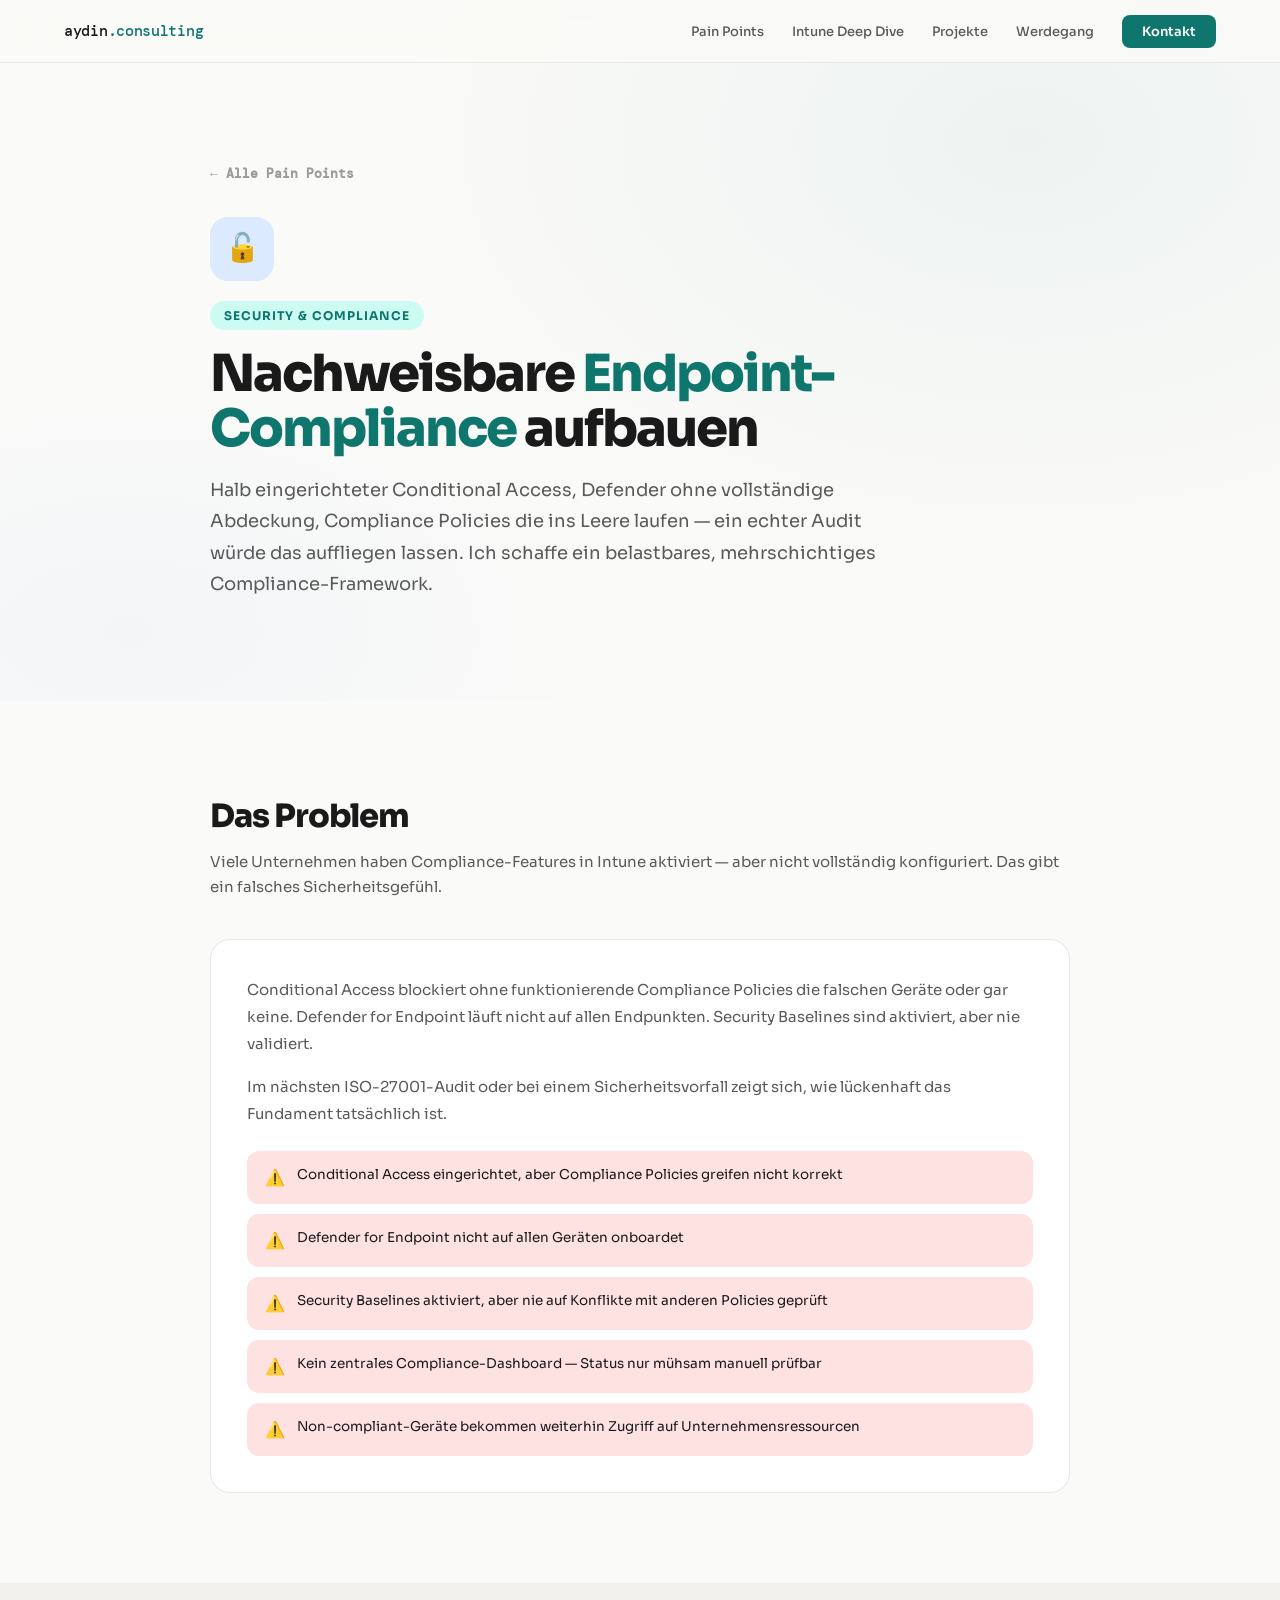
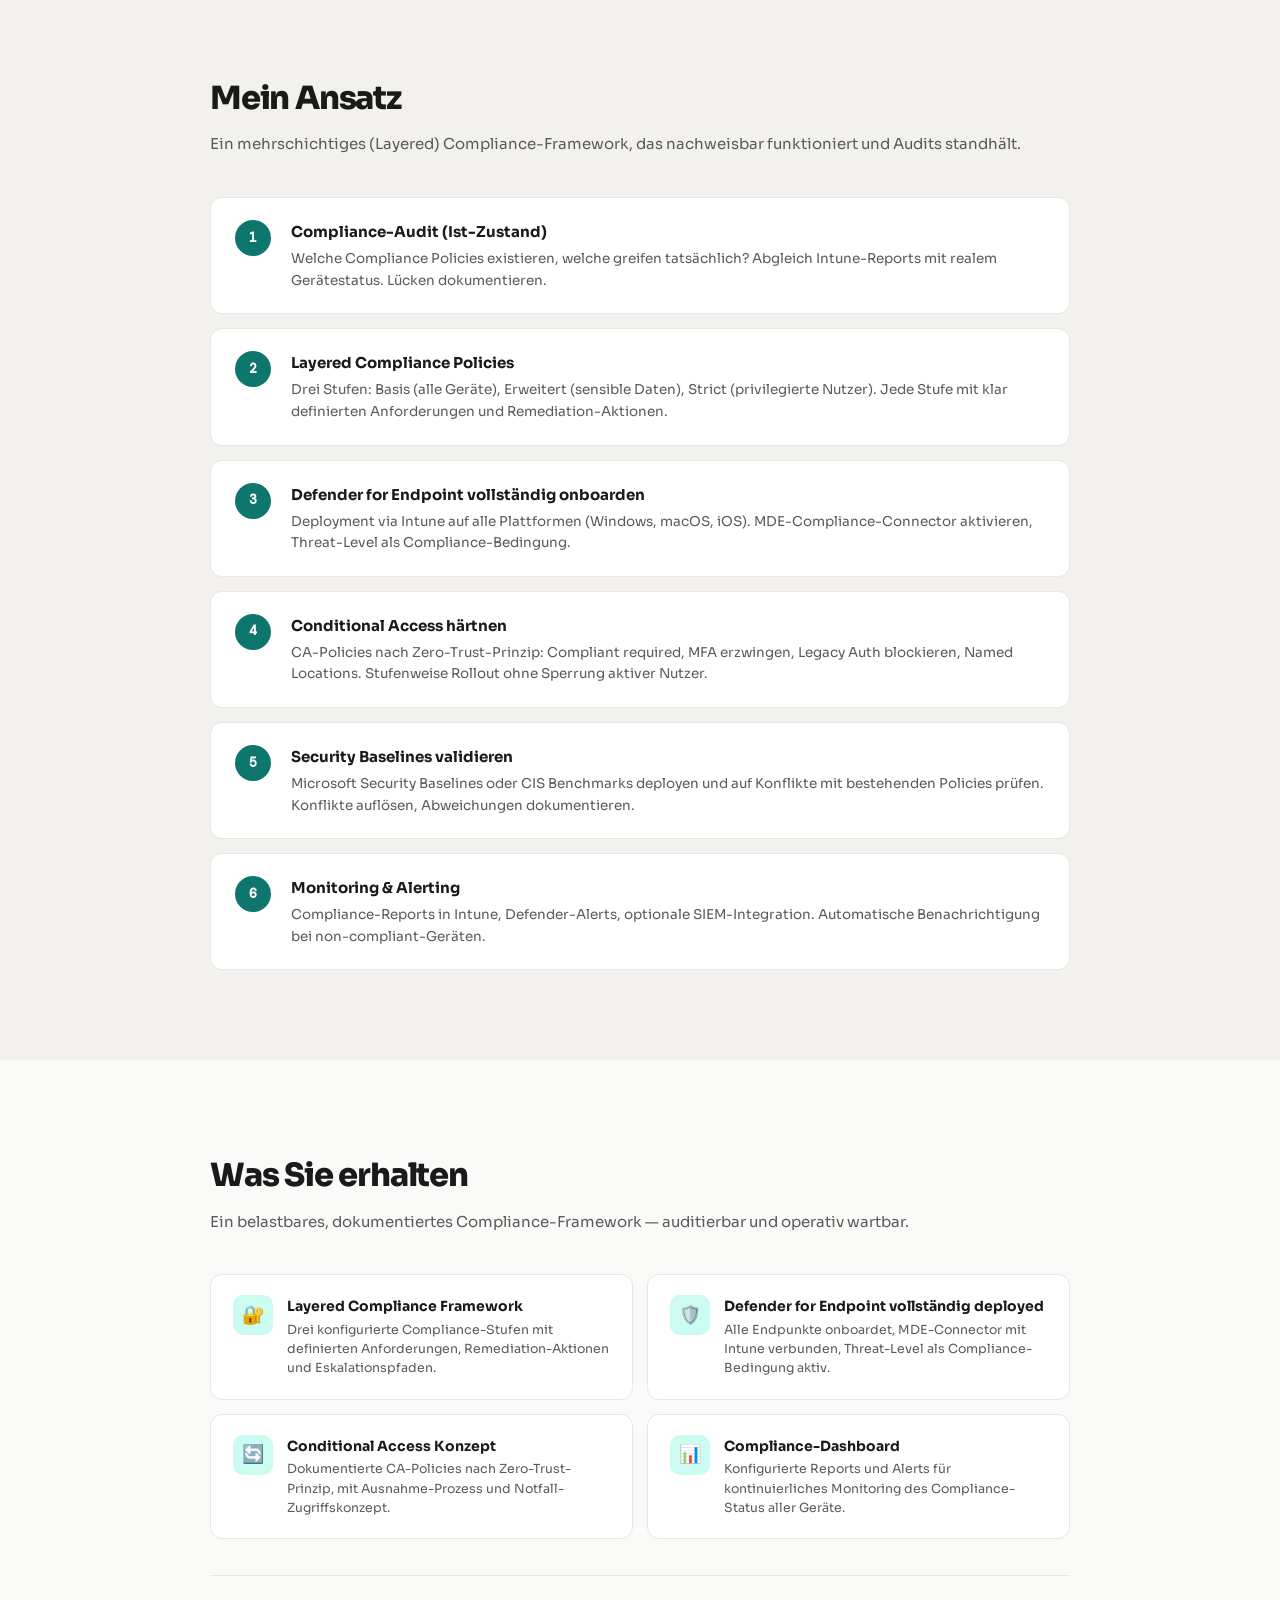
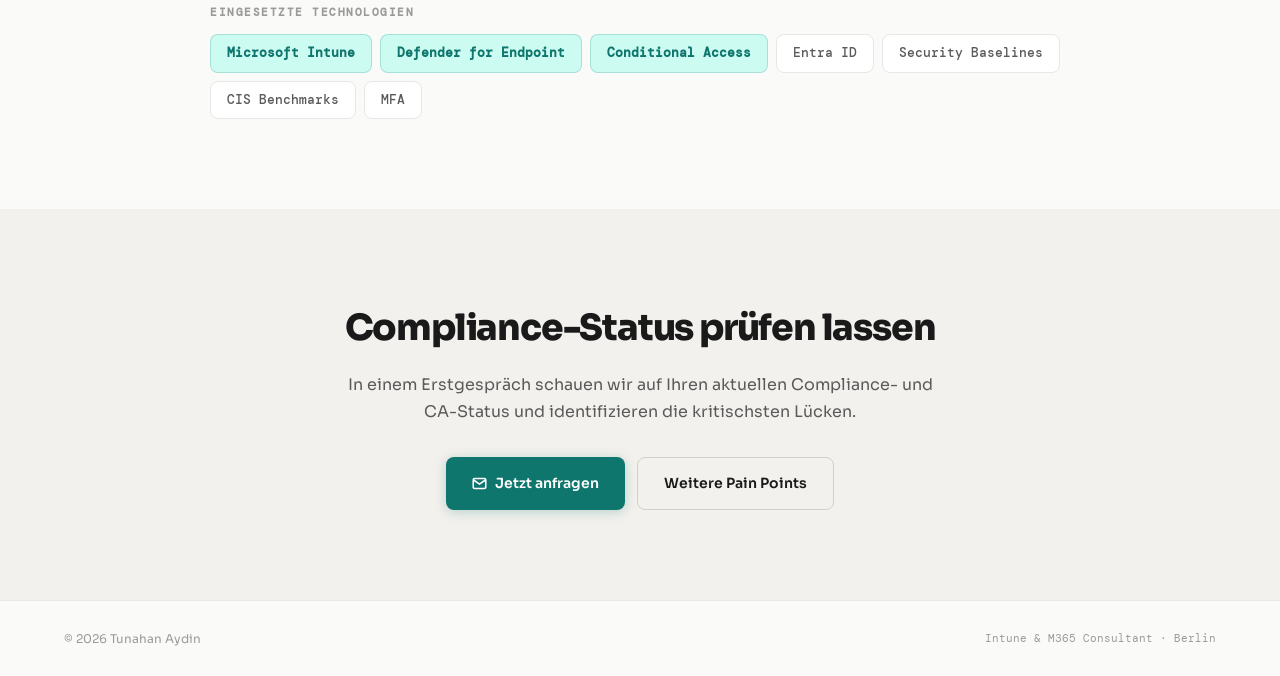
==== pain-compliance.html @ 99959b70 "neue seiten" ====
<!DOCTYPE html>
<html lang="de">
<head>
  <meta charset="UTF-8">
  <meta name="viewport" content="width=device-width, initial-scale=1.0">
  <title>Endpoint Compliance &amp; Security — aydin.consulting</title>
  <meta name="description" content="Layered Compliance Framework mit Defender for Endpoint, Conditional Access und Security Baselines. Tunahan Aydin, Intune Security Consultant Berlin.">
  <link rel="preconnect" href="https://fonts.googleapis.com">
  <link rel="preconnect" href="https://fonts.gstatic.com" crossorigin>
  <link href="https://fonts.googleapis.com/css2?family=Sora:wght@300;400;500;600;700;800&family=DM+Mono:wght@400;500&display=swap" rel="stylesheet">
  <link rel="stylesheet" href="styles.css">
</head>
<body>

<nav aria-label="Hauptnavigation">
  <div class="nl">aydin<span>.consulting</span></div>
  <ul class="nk" id="nav-menu" role="list">
    <li><a href="index.html#pain">Pain Points</a></li>
    <li><a href="index.html#intune">Intune Deep Dive</a></li>
    <li><a href="index.html#projects">Projekte</a></li>
    <li><a href="index.html#exp">Werdegang</a></li>
    <li><a href="index.html#contact" class="nc">Kontakt</a></li>
  </ul>
  <button class="nav-toggle" id="nav-toggle" aria-controls="nav-menu" aria-expanded="false" aria-label="Menü öffnen">
    <svg width="22" height="22" viewBox="0 0 24 24" fill="none" stroke="currentColor" stroke-width="2" stroke-linecap="round" aria-hidden="true"><line x1="3" y1="6" x2="21" y2="6"/><line x1="3" y1="12" x2="21" y2="12"/><line x1="3" y1="18" x2="21" y2="18"/></svg>
  </button>
</nav>

<main>
  <div class="detail-hero">
    <div class="detail-hero-bg" aria-hidden="true"></div>
    <div class="detail-hero-inner">
      <a href="index.html#pain" class="back-link">← Alle Pain Points</a>
      <div class="detail-icon-wrap" style="background:var(--blue-light)" aria-hidden="true">🔓</div>
      <div class="detail-badge">Security &amp; Compliance</div>
      <h1>Nachweisbare <span class="acc">Endpoint-Compliance</span> aufbauen</h1>
      <p class="lead">Halb eingerichteter Conditional Access, Defender ohne vollständige Abdeckung, Compliance Policies die ins Leere laufen — ein echter Audit würde das auffliegen lassen. Ich schaffe ein belastbares, mehrschichtiges Compliance-Framework.</p>
    </div>
  </div>

  <section class="detail-section">
    <div class="detail-section-inner">
      <h2>Das Problem</h2>
      <p class="section-intro">Viele Unternehmen haben Compliance-Features in Intune aktiviert — aber nicht vollständig konfiguriert. Das gibt ein falsches Sicherheitsgefühl.</p>
      <div class="problem-block">
        <p>Conditional Access blockiert ohne funktionierende Compliance Policies die falschen Geräte oder gar keine. Defender for Endpoint läuft nicht auf allen Endpunkten. Security Baselines sind aktiviert, aber nie validiert.</p>
        <p>Im nächsten ISO-27001-Audit oder bei einem Sicherheitsvorfall zeigt sich, wie lückenhaft das Fundament tatsächlich ist.</p>
        <div class="problem-symptoms">
          <div class="symptom"><span class="symptom-icon">⚠️</span>Conditional Access eingerichtet, aber Compliance Policies greifen nicht korrekt</div>
          <div class="symptom"><span class="symptom-icon">⚠️</span>Defender for Endpoint nicht auf allen Geräten onboardet</div>
          <div class="symptom"><span class="symptom-icon">⚠️</span>Security Baselines aktiviert, aber nie auf Konflikte mit anderen Policies geprüft</div>
          <div class="symptom"><span class="symptom-icon">⚠️</span>Kein zentrales Compliance-Dashboard — Status nur mühsam manuell prüfbar</div>
          <div class="symptom"><span class="symptom-icon">⚠️</span>Non-compliant-Geräte bekommen weiterhin Zugriff auf Unternehmensressourcen</div>
        </div>
      </div>
    </div>
  </section>

  <section class="detail-section alt">
    <div class="detail-section-inner">
      <h2>Mein Ansatz</h2>
      <p class="section-intro">Ein mehrschichtiges (Layered) Compliance-Framework, das nachweisbar funktioniert und Audits standhält.</p>
      <div class="steps-grid">
        <div class="step"><div class="step-num">1</div><div class="step-body"><h4>Compliance-Audit (Ist-Zustand)</h4><p>Welche Compliance Policies existieren, welche greifen tatsächlich? Abgleich Intune-Reports mit realem Gerätestatus. Lücken dokumentieren.</p></div></div>
        <div class="step"><div class="step-num">2</div><div class="step-body"><h4>Layered Compliance Policies</h4><p>Drei Stufen: Basis (alle Geräte), Erweitert (sensible Daten), Strict (privilegierte Nutzer). Jede Stufe mit klar definierten Anforderungen und Remediation-Aktionen.</p></div></div>
        <div class="step"><div class="step-num">3</div><div class="step-body"><h4>Defender for Endpoint vollständig onboarden</h4><p>Deployment via Intune auf alle Plattformen (Windows, macOS, iOS). MDE-Compliance-Connector aktivieren, Threat-Level als Compliance-Bedingung.</p></div></div>
        <div class="step"><div class="step-num">4</div><div class="step-body"><h4>Conditional Access härtnen</h4><p>CA-Policies nach Zero-Trust-Prinzip: Compliant required, MFA erzwingen, Legacy Auth blockieren, Named Locations. Stufenweise Rollout ohne Sperrung aktiver Nutzer.</p></div></div>
        <div class="step"><div class="step-num">5</div><div class="step-body"><h4>Security Baselines validieren</h4><p>Microsoft Security Baselines oder CIS Benchmarks deployen und auf Konflikte mit bestehenden Policies prüfen. Konflikte auflösen, Abweichungen dokumentieren.</p></div></div>
        <div class="step"><div class="step-num">6</div><div class="step-body"><h4>Monitoring &amp; Alerting</h4><p>Compliance-Reports in Intune, Defender-Alerts, optionale SIEM-Integration. Automatische Benachrichtigung bei non-compliant-Geräten.</p></div></div>
      </div>
    </div>
  </section>

  <section class="detail-section">
    <div class="detail-section-inner">
      <h2>Was Sie erhalten</h2>
      <p class="section-intro">Ein belastbares, dokumentiertes Compliance-Framework — auditierbar und operativ wartbar.</p>
      <div class="deliverables-grid">
        <div class="deliverable"><div class="deliverable-icon" aria-hidden="true">🔐</div><div><h4>Layered Compliance Framework</h4><p>Drei konfigurierte Compliance-Stufen mit definierten Anforderungen, Remediation-Aktionen und Eskalationspfaden.</p></div></div>
        <div class="deliverable"><div class="deliverable-icon" aria-hidden="true">🛡️</div><div><h4>Defender for Endpoint vollständig deployed</h4><p>Alle Endpunkte onboardet, MDE-Connector mit Intune verbunden, Threat-Level als Compliance-Bedingung aktiv.</p></div></div>
        <div class="deliverable"><div class="deliverable-icon" aria-hidden="true">🔄</div><div><h4>Conditional Access Konzept</h4><p>Dokumentierte CA-Policies nach Zero-Trust-Prinzip, mit Ausnahme-Prozess und Notfall-Zugriffskonzept.</p></div></div>
        <div class="deliverable"><div class="deliverable-icon" aria-hidden="true">📊</div><div><h4>Compliance-Dashboard</h4><p>Konfigurierte Reports und Alerts für kontinuierliches Monitoring des Compliance-Status aller Geräte.</p></div></div>
      </div>
      <div class="detail-tech">
        <div class="detail-tech-label">Eingesetzte Technologien</div>
        <div class="tg"><span class="tt c">Microsoft Intune</span><span class="tt c">Defender for Endpoint</span><span class="tt c">Conditional Access</span><span class="tt">Entra ID</span><span class="tt">Security Baselines</span><span class="tt">CIS Benchmarks</span><span class="tt">MFA</span></div>
      </div>
    </div>
  </section>

  <section class="detail-cta">
    <div class="detail-cta-inner">
      <h2>Compliance-Status prüfen lassen</h2>
      <p>In einem Erstgespräch schauen wir auf Ihren aktuellen Compliance- und CA-Status und identifizieren die kritischsten Lücken.</p>
      <div class="detail-cta-btns">
        <a href="mailto:t.aydin6195@gmail.com" class="btn bp">
          <svg width="15" height="15" viewBox="0 0 24 24" fill="none" stroke="currentColor" stroke-width="2.5" aria-hidden="true"><path d="M4 4h16c1.1 0 2 .9 2 2v12c0 1.1-.9 2-2 2H4c-1.1 0-2-.9-2-2V6c0-1.1.9-2 2-2z"/><polyline points="22,6 12,13 2,6"/></svg>
          Jetzt anfragen
        </a>
        <a href="index.html#pain" class="btn bo">Weitere Pain Points</a>
      </div>
    </div>
  </section>
</main>

<footer>
  <span>© 2026 Tunahan Aydin</span>
  <span style="font-family:var(--fm);font-size:11px">Intune &amp; M365 Consultant · Berlin</span>
</footer>
<script src="main.js" defer></script>
</body>
</html>
---- styles.css ----
/* =================================================
   TAYDIN CONSULTING — Main Stylesheet
   ================================================= */

/* ─── 1. Custom Properties ───────────────────────── */
:root {
  --bg:           #FAFAF8;
  --bg-alt:       #F2F1ED;
  --bg-card:      #FFF;
  --text:         #1A1A1A;
  --text-2:       #5A5A5A;
  --text-3:       #9A9A9A;
  --accent:       #0F766E;
  --accent-light: #CCFBF1;
  --accent-dark:  #0D5E58;
  --blue:         #2563EB;
  --blue-light:   #DBEAFE;
  --orange:       #EA580C;
  --orange-light: #FFF7ED;
  --green:        #059669;
  --green-light:  #D1FAE5;
  --red:          #DC2626;
  --red-light:    #FEE2E2;
  --border:       #E8E7E3;
  --border-h:     #D1D0CC;
  --sh-md:        0 4px 16px rgba(0,0,0,.06);
  --sh-lg:        0 12px 40px rgba(0,0,0,.08);
  --r:            20px;
  --rs:           12px;
  --rx:           8px;
  --f:            'Sora', sans-serif;
  --fm:           'DM Mono', monospace;
}

/* ─── 2. Reset & Base ────────────────────────────── */
*, *::before, *::after {
  margin: 0;
  padding: 0;
  box-sizing: border-box;
}

html { scroll-behavior: smooth; }

body {
  font-family: var(--f);
  background: var(--bg);
  color: var(--text);
  line-height: 1.6;
  overflow-x: hidden;
  -webkit-font-smoothing: antialiased;
}

::selection {
  background: var(--accent-light);
  color: var(--accent-dark);
}

/* ─── 3. Navigation ──────────────────────────────── */
nav {
  position: fixed;
  top: 0; left: 0; right: 0;
  z-index: 100;
  padding: 16px 48px;
  display: flex;
  justify-content: space-between;
  align-items: center;
  backdrop-filter: blur(24px) saturate(1.4);
  background: rgba(250,250,248,.88);
  border-bottom: 1px solid var(--border);
  transition: padding .3s;
}

nav.scrolled { padding-top: 10px; padding-bottom: 10px; }

.nl {
  font-family: var(--fm);
  font-size: 15px;
  font-weight: 500;
  letter-spacing: -.3px;
}
.nl span { color: var(--accent); }

.nk {
  display: flex;
  gap: 28px;
  list-style: none;
  align-items: center;
}
.nk a {
  color: var(--text-2);
  text-decoration: none;
  font-size: 13px;
  font-weight: 500;
  transition: color .2s;
}
.nk a:hover { color: var(--text); }

.nc {
  background: var(--accent) !important;
  color: #fff !important;
  padding: 8px 20px !important;
  border-radius: var(--rx) !important;
  font-weight: 600 !important;
  transition: all .2s !important;
}
.nc:hover {
  background: var(--accent-dark) !important;
  transform: translateY(-1px);
}

/* Hamburger — hidden on desktop */
.nav-toggle {
  display: none;
  background: none;
  border: none;
  cursor: pointer;
  padding: 4px;
  color: var(--text);
  line-height: 0;
}

/* ─── 4. Hero ────────────────────────────────────── */
.hero {
  min-height: 100vh;
  display: flex;
  align-items: center;
  padding: 140px 48px 100px;
  position: relative;
  overflow: hidden;
}

.hero-bg {
  position: absolute; inset: 0;
  pointer-events: none;
  background:
    radial-gradient(ellipse 60% 50% at 75% 15%, rgba(15,118,110,.05), transparent),
    radial-gradient(ellipse 40% 40% at 15% 85%, rgba(37,99,235,.03), transparent);
}

.hero-dots {
  position: absolute; inset: 0;
  pointer-events: none;
  background-image: radial-gradient(circle, rgba(0,0,0,.035) 1px, transparent 1px);
  background-size: 28px 28px;
  mask-image: radial-gradient(ellipse 55% 50% at 50% 45%, black, transparent);
}

.hero-split {
  display: flex;
  align-items: center;
  gap: 48px;
  width: 100%;
  max-width: 1380px;
  margin: 0 auto;
  position: relative;
  z-index: 2;
}

.hc {
  flex: 1;
  min-width: 0;
  max-width: 620px;
}

.hero-visual {
  flex: 0 0 460px;
  display: flex;
  align-items: center;
  justify-content: center;
}
.hero-visual svg {
  width: 100%;
  height: auto;
  max-width: 500px;
}

.hbadge {
  display: inline-flex;
  align-items: center;
  gap: 8px;
  padding: 7px 16px;
  background: var(--green-light);
  border: 1px solid rgba(5,150,105,.15);
  border-radius: 100px;
  font-size: 13px;
  font-weight: 600;
  color: var(--green);
  margin-bottom: 28px;
  animation: fi .8s ease both;
}
.hbadge::before {
  content: '';
  width: 7px; height: 7px;
  border-radius: 50%;
  background: var(--green);
  box-shadow: 0 0 8px rgba(5,150,105,.5);
  animation: blink 2.5s ease infinite;
}

.hero h1 {
  font-size: clamp(38px, 4.8vw, 66px);
  font-weight: 800;
  line-height: 1.06;
  letter-spacing: -2.5px;
  margin-bottom: 24px;
  animation: fu .8s .1s ease both;
}
.hero h1 .acc { color: var(--accent); }

.hsub {
  font-size: 18px;
  color: var(--text-2);
  max-width: 580px;
  line-height: 1.75;
  margin-bottom: 36px;
  animation: fu .8s .2s ease both;
}

.ha {
  display: flex;
  gap: 12px;
  flex-wrap: wrap;
  animation: fu .8s .3s ease both;
}

.btn {
  display: inline-flex;
  align-items: center;
  gap: 8px;
  padding: 14px 26px;
  border-radius: var(--rx);
  font-size: 14px;
  font-weight: 600;
  text-decoration: none;
  transition: all .25s;
  cursor: pointer;
  border: none;
  font-family: var(--f);
}
.bp {
  background: var(--accent);
  color: #fff;
  box-shadow: 0 2px 12px rgba(15,118,110,.25);
}
.bp:hover {
  background: var(--accent-dark);
  transform: translateY(-2px);
  box-shadow: 0 6px 24px rgba(15,118,110,.3);
}
.bo {
  background: transparent;
  color: var(--text);
  border: 1.5px solid var(--border-h);
}
.bo:hover {
  border-color: var(--text);
  transform: translateY(-2px);
}

.hstats {
  display: flex;
  gap: 40px;
  margin-top: 56px;
  padding-top: 36px;
  border-top: 1px solid var(--border);
  animation: fu .8s .4s ease both;
}
.sn {
  font-size: 34px;
  font-weight: 800;
  letter-spacing: -1.5px;
  color: var(--accent);
}
.sl {
  font-size: 11px;
  color: var(--text-3);
  margin-top: 2px;
  text-transform: uppercase;
  letter-spacing: 1.2px;
  font-weight: 600;
}

/* ─── 5. Section Globals ─────────────────────────── */
section { padding: 100px 48px; }

.section-inner {
  max-width: 1380px;
  margin: 0 auto;
}

.slab {
  font-family: var(--fm);
  font-size: 12px;
  color: var(--accent);
  text-transform: uppercase;
  letter-spacing: 2.5px;
  font-weight: 500;
  margin-bottom: 10px;
}
.stit {
  font-size: clamp(28px, 3.5vw, 42px);
  font-weight: 800;
  letter-spacing: -1.5px;
  line-height: 1.1;
}
.ssub {
  font-size: 16px;
  color: var(--text-2);
  margin-top: 12px;
  max-width: 540px;
  line-height: 1.65;
}

/* ─── 6. Pain Points ─────────────────────────────── */
#pain { background: var(--bg-alt); }

.pain-grid {
  display: grid;
  grid-template-columns: repeat(2, 1fr);
  gap: 16px;
  margin-top: 48px;
}
.pain-card {
  background: var(--bg-card);
  border: 1px solid var(--border);
  border-radius: var(--r);
  padding: 32px;
  transition: all .35s;
  cursor: pointer;
  position: relative;
  overflow: hidden;
}
.pain-card:hover {
  transform: translateY(-4px);
  box-shadow: var(--sh-lg);
}
.pain-card::after {
  content: '';
  position: absolute;
  bottom: 0; left: 0; right: 0;
  height: 3px;
  background: var(--accent);
  transform: scaleX(0);
  transition: transform .35s;
  transform-origin: left;
}
.pain-card:hover::after { transform: scaleX(1); }

.pain-top {
  display: flex;
  align-items: flex-start;
  justify-content: space-between;
  margin-bottom: 14px;
}
.pain-icon {
  width: 44px; height: 44px;
  border-radius: 12px;
  display: flex;
  align-items: center;
  justify-content: center;
  font-size: 20px;
  flex-shrink: 0;
}
.pain-icon.r { background: var(--red-light); }
.pain-icon.o { background: var(--orange-light); }
.pain-icon.b { background: var(--blue-light); }
.pain-icon.g { background: var(--green-light); }

.pain-arrow {
  font-size: 20px;
  color: var(--accent);
  opacity: 0;
  transform: translateX(-8px);
  transition: all .3s;
}
.pain-card:hover .pain-arrow { opacity: 1; transform: translateX(0); }

.pain-label {
  font-size: 11px;
  font-family: var(--fm);
  color: var(--text-3);
  text-transform: uppercase;
  letter-spacing: 1px;
  margin-bottom: 6px;
}
.pain-card h3 { font-size: 17px; font-weight: 700; margin-bottom: 8px; }
.pain-card p  { font-size: 13.5px; color: var(--text-2); line-height: 1.65; }

.pain-solution {
  margin-top: 14px;
  padding-top: 14px;
  border-top: 1px solid var(--border);
  font-size: 13px;
  color: var(--accent);
  font-weight: 600;
  display: flex;
  align-items: center;
  gap: 6px;
}

/* ─── 7. Services ────────────────────────────────── */
.srv-grid {
  display: grid;
  grid-template-columns: repeat(3, 1fr);
  gap: 16px;
  margin-top: 48px;
}
.srv {
  background: var(--bg-card);
  border: 1px solid var(--border);
  border-radius: var(--r);
  padding: 28px;
  transition: all .35s;
}
.srv:hover { transform: translateY(-5px); box-shadow: var(--sh-lg); }
.srv-ic {
  width: 48px; height: 48px;
  border-radius: 12px;
  display: flex;
  align-items: center;
  justify-content: center;
  font-size: 22px;
  margin-bottom: 16px;
}
.srv h3 { font-size: 16px; font-weight: 700; margin-bottom: 6px; }
.srv p  { font-size: 13.5px; color: var(--text-2); line-height: 1.6; }

/* ─── 8. Intune Deep Dive ────────────────────────── */
#intune { background: var(--bg-alt); }

.intune-wrap {
  display: grid;
  grid-template-columns: 1fr 1fr;
  gap: 48px;
  margin-top: 48px;
}
.intune-list { display: flex; flex-direction: column; gap: 12px; }

.il-item {
  background: var(--bg-card);
  border: 1px solid var(--border);
  border-radius: var(--rs);
  padding: 20px 24px;
  transition: all .3s;
  cursor: pointer;
}
.il-item:hover { border-color: var(--accent); box-shadow: var(--sh-md); }
.il-item.active {
  border-color: var(--accent);
  background: linear-gradient(135deg, var(--bg-card), rgba(15,118,110,.02));
}
.il-head { display: flex; align-items: center; justify-content: space-between; }
.il-head h4 { font-size: 15px; font-weight: 700; }
.il-chevron { transition: transform .3s; color: var(--text-3); font-size: 14px; }
.il-item.active .il-chevron { transform: rotate(180deg); color: var(--accent); }

.il-body {
  max-height: 0;
  overflow: hidden;
  transition: max-height .4s ease, padding .3s;
  padding: 0;
}
.il-item.active .il-body { max-height: 300px; padding: 14px 0 0; }
.il-body p { font-size: 13.5px; color: var(--text-2); line-height: 1.65; }

.il-tags { display: flex; flex-wrap: wrap; gap: 5px; margin-top: 10px; }
.il-tags span {
  padding: 3px 8px;
  background: var(--accent-light);
  border-radius: 5px;
  font-size: 11px;
  font-family: var(--fm);
  color: var(--accent);
  font-weight: 500;
}

.intune-visual { display: flex; flex-direction: column; gap: 16px; }
.iv-card {
  background: var(--bg-card);
  border: 1px solid var(--border);
  border-radius: var(--rs);
  padding: 24px;
  text-align: center;
}
.iv-big {
  font-size: 42px;
  font-weight: 800;
  color: var(--accent);
  font-family: var(--fm);
  letter-spacing: -2px;
}
.iv-label {
  font-size: 12px;
  color: var(--text-3);
  text-transform: uppercase;
  letter-spacing: 1px;
  font-weight: 600;
  margin-top: 4px;
}
.iv-bar-wrap { margin-top: 16px; }
.iv-bar-label {
  display: flex;
  justify-content: space-between;
  font-size: 12px;
  color: var(--text-2);
  font-weight: 500;
  margin-bottom: 6px;
}
.iv-bar { height: 8px; background: var(--bg-alt); border-radius: 4px; overflow: hidden; }
.iv-fill { height: 100%; border-radius: 4px; transition: width 1.5s cubic-bezier(.22,1,.36,1); }
.iv-fill.teal   { background: var(--accent); }
.iv-fill.blue   { background: var(--blue); }
.iv-fill.orange { background: var(--orange); }

/* ─── 9. Projects ────────────────────────────────── */
.pj-grid {
  display: grid;
  grid-template-columns: repeat(2, 1fr);
  gap: 16px;
  margin-top: 48px;
}
.pj {
  background: var(--bg-card);
  border: 1px solid var(--border);
  border-radius: var(--r);
  padding: 32px;
  transition: all .35s;
  position: relative;
  overflow: hidden;
}
.pj:hover { transform: translateY(-4px); box-shadow: var(--sh-lg); }
.pj.feat {
  grid-column: 1 / -1;
  background: linear-gradient(135deg, var(--bg-card), rgba(15,118,110,.03));
  border: 1.5px solid rgba(15,118,110,.15);
}
.pj.feat:hover { border-color: rgba(15,118,110,.3); }

.pj-badge {
  display: inline-flex;
  align-items: center;
  gap: 6px;
  padding: 4px 12px;
  border-radius: 100px;
  font-size: 11px;
  font-weight: 700;
  text-transform: uppercase;
  letter-spacing: 1px;
  margin-bottom: 12px;
}
.pj-badge.act { background: var(--green-light); color: var(--green); }
.pj-badge.act::before {
  content: '';
  width: 6px; height: 6px;
  border-radius: 50%;
  background: var(--green);
  animation: blink 2.5s ease infinite;
}
.pj-badge.done { background: var(--bg-alt); color: var(--text-2); }
.pj-badge.mig  { background: var(--blue-light); color: var(--blue); }

.pj-ind {
  font-family: var(--fm);
  font-size: 11px;
  color: var(--text-3);
  text-transform: uppercase;
  letter-spacing: 1px;
  margin-bottom: 4px;
}
.pj h3 { font-size: 19px; font-weight: 700; margin-bottom: 10px; }
.pj p  { font-size: 13.5px; color: var(--text-2); line-height: 1.7; margin-bottom: 16px; }

.pj-tags { display: flex; flex-wrap: wrap; gap: 5px; }
.pj-tags span {
  padding: 4px 10px;
  background: var(--bg-alt);
  border-radius: 6px;
  font-size: 12px;
  font-family: var(--fm);
  color: var(--text-2);
}
.pj-metric {
  position: absolute;
  top: 28px; right: 32px;
  font-family: var(--fm);
  font-size: 36px;
  font-weight: 800;
  color: rgba(0,0,0,.04);
  letter-spacing: -2px;
}

/* ─── 10. Experience & Certs ─────────────────────── */
#exp { background: var(--bg-alt); }
.exp-g {
  display: grid;
  grid-template-columns: 1fr 1fr;
  gap: 48px;
  margin-top: 48px;
}

.tl { position: relative; padding-left: 32px; }
.tl::before {
  content: '';
  position: absolute;
  left: 0; top: 6px; bottom: 0;
  width: 2px;
  background: linear-gradient(to bottom, var(--accent), var(--border), transparent);
  border-radius: 2px;
}
.ti { margin-bottom: 36px; position: relative; }
.ti::before {
  content: '';
  position: absolute;
  left: -36px; top: 6px;
  width: 10px; height: 10px;
  border-radius: 50%;
  background: var(--accent);
  border: 2px solid var(--bg-alt);
  box-shadow: 0 0 0 3px rgba(15,118,110,.15);
}
.ti.p::before { background: var(--border-h); box-shadow: none; }

.td { font-family: var(--fm); font-size: 12px; color: var(--text-3); margin-bottom: 4px; }
.tr { font-size: 17px; font-weight: 700; margin-bottom: 2px; }
.tc { font-size: 14px; color: var(--accent); font-weight: 600; margin-bottom: 8px; }
.tx { font-size: 13px; color: var(--text-2); line-height: 1.65; }

.cp { display: flex; flex-direction: column; gap: 12px; }
a.cc {
  display: flex;
  align-items: center;
  gap: 16px;
  background: var(--bg-card);
  border: 1px solid var(--border);
  border-radius: var(--rs);
  padding: 18px 22px;
  text-decoration: none;
  color: inherit;
  transition: all .3s;
}
a.cc:hover { transform: translateX(6px); box-shadow: var(--sh-md); border-color: var(--accent); }
.ci {
  width: 44px; height: 44px;
  border-radius: 11px;
  background: var(--accent-light);
  display: flex;
  align-items: center;
  justify-content: center;
  font-size: 20px;
  flex-shrink: 0;
}
.cn h4 { font-size: 14px; font-weight: 700; line-height: 1.3; }
.cn .cm { font-family: var(--fm); font-size: 11px; color: var(--text-3); margin-top: 2px; }
.ca { margin-left: auto; color: var(--text-3); font-size: 18px; transition: all .3s; flex-shrink: 0; }
a.cc:hover .ca { color: var(--accent); transform: translateX(4px); }

/* Tech tags */
.tg { display: flex; flex-wrap: wrap; gap: 8px; }
.tt {
  padding: 8px 16px;
  background: var(--bg-card);
  border: 1px solid var(--border);
  border-radius: var(--rx);
  font-size: 13px;
  font-family: var(--fm);
  font-weight: 500;
  color: var(--text-2);
  transition: all .2s;
}
.tt:hover { border-color: var(--accent); color: var(--accent); background: var(--accent-light); }
.tt.c {
  border-color: rgba(15,118,110,.2);
  color: var(--accent);
  background: var(--accent-light);
  font-weight: 600;
}
.tcat { margin-bottom: 24px; }
.tcl {
  font-size: 12px;
  font-weight: 700;
  text-transform: uppercase;
  letter-spacing: 1.5px;
  color: var(--text-3);
  margin-bottom: 10px;
}

/* ─── 11. Contact ────────────────────────────────── */
#contact { background: var(--bg-alt); }
.cw { max-width: 700px; margin: 40px auto 0; text-align: center; }
.cw > p { font-size: 17px; color: var(--text-2); margin-bottom: 36px; line-height: 1.7; }
.ccs { display: flex; justify-content: center; gap: 12px; flex-wrap: wrap; }
.ccd {
  display: flex;
  align-items: center;
  gap: 10px;
  padding: 14px 24px;
  background: var(--bg-card);
  border: 1px solid var(--border);
  border-radius: var(--rs);
  color: var(--text);
  text-decoration: none;
  font-size: 14px;
  font-weight: 500;
  transition: all .25s;
}
.ccd:hover { transform: translateY(-3px); box-shadow: var(--sh-md); border-color: var(--accent); }
.ccd svg { flex-shrink: 0; }
.cmeta { margin-top: 40px; font-family: var(--fm); font-size: 13px; color: var(--text-3); }

/* ─── 12. Footer ─────────────────────────────────── */
footer {
  padding: 28px 48px;
  border-top: 1px solid var(--border);
  display: flex;
  justify-content: space-between;
  align-items: center;
  font-size: 12px;
  color: var(--text-3);
}

/* ─── 13. Animations ─────────────────────────────── */
@keyframes blink {
  0%, 100% { opacity: 1; }
  50%       { opacity: .3; }
}
@keyframes fi {
  from { opacity: 0; }
  to   { opacity: 1; }
}
@keyframes fu {
  from { opacity: 0; transform: translateY(28px); }
  to   { opacity: 1; transform: translateY(0); }
}

/* Scroll-triggered */
.a {
  opacity: 0;
  transform: translateY(28px);
  transition: all .65s cubic-bezier(.22,1,.36,1);
}
.a.s { opacity: 1; transform: translateY(0); }

/* ─── 14. Tablet (≤1024px) ───────────────────────── */
@media (max-width: 1024px) {
  nav { padding: 14px 24px; }
  .hero { padding: 120px 32px 80px; }
  .hero-visual { flex: 0 0 360px; }
  section { padding: 80px 32px; }
  .srv-grid { grid-template-columns: repeat(2, 1fr); }
  .intune-wrap, .exp-g { grid-template-columns: 1fr; }
  footer { padding: 24px 32px; }
}

/* ─── 15. Mobile (≤768px) ────────────────────────── */
@media (max-width: 768px) {
  nav { padding: 14px 20px; }

  .nk { display: none; }
  .nk.open {
    display: flex;
    flex-direction: column;
    position: fixed;
    top: 57px; left: 0; right: 0;
    background: rgba(250,250,248,.97);
    backdrop-filter: blur(24px);
    border-bottom: 1px solid var(--border);
    padding: 20px 24px;
    gap: 16px;
    z-index: 99;
  }
  .nav-toggle { display: flex; align-items: center; justify-content: center; }

  .hero { padding: 100px 20px 60px; min-height: auto; }
  .hero-split { flex-direction: column; gap: 32px; }
  .hero h1 { font-size: 34px; letter-spacing: -1.5px; }
  .hstats { flex-wrap: wrap; gap: 20px; }
  .ha { flex-direction: column; }
  .hero-visual { flex: none; width: 100%; max-width: 360px; margin: 0 auto; }

  section { padding: 60px 20px; }
  .pain-grid, .srv-grid, .pj-grid { grid-template-columns: 1fr; }
  .pj.feat { grid-column: auto; }
  .pj-metric { display: none; }
  .ccs { flex-direction: column; align-items: center; }
  footer { flex-direction: column; gap: 8px; padding: 20px; text-align: center; }
}

/* ─── 16. Small phones (≤480px) ─────────────────── */
@media (max-width: 480px) {
  .hero h1 { font-size: 28px; letter-spacing: -1px; }
  .hsub { font-size: 16px; }
  .stit { font-size: 26px; }
  .sn { font-size: 28px; }
  .pain-card, .pj { padding: 24px 20px; }
}

/* ─── 17. Large screens (≥1280px) ───────────────── */
@media (min-width: 1280px) {
  nav { padding: 18px 64px; }
  .hero { padding: 150px 64px 110px; }
  .hero-visual { flex: 0 0 500px; }
  section { padding: 110px 64px; }
  footer { padding: 28px 64px; }
}

/* ─── 18. Ultra-wide (≥1600px) ──────────────────── */
@media (min-width: 1600px) {
  nav { padding: 20px 80px; }
  .hero { padding: 160px 80px 120px; }
  section { padding: 120px 80px; }
  .hero-visual { flex: 0 0 560px; }
  footer { padding: 32px 80px; }
}

/* ─── 19. Detail Pages ───────────────────────────── */

/* Make pain cards fully clickable */
a.pain-card {
  text-decoration: none;
  color: inherit;
  display: block;
}
a.pain-card:visited { color: inherit; }

/* Detail hero */
.detail-hero {
  padding: 140px 48px 80px;
  position: relative;
  overflow: hidden;
  background: var(--bg);
}
.detail-hero-bg {
  position: absolute; inset: 0;
  pointer-events: none;
  background:
    radial-gradient(ellipse 50% 60% at 80% 20%, rgba(15,118,110,.05), transparent),
    radial-gradient(ellipse 40% 40% at 10% 90%, rgba(37,99,235,.03), transparent);
}
.detail-hero-inner {
  max-width: 860px;
  margin: 0 auto;
  position: relative;
  z-index: 2;
}
.back-link {
  display: inline-flex;
  align-items: center;
  gap: 6px;
  font-size: 13px;
  font-weight: 600;
  color: var(--text-3);
  text-decoration: none;
  font-family: var(--fm);
  margin-bottom: 32px;
  transition: color .2s;
}
.back-link:hover { color: var(--accent); }

.detail-icon-wrap {
  width: 64px; height: 64px;
  border-radius: 18px;
  display: flex; align-items: center; justify-content: center;
  font-size: 28px;
  margin-bottom: 20px;
}
.detail-badge {
  display: inline-flex;
  align-items: center;
  gap: 6px;
  padding: 5px 14px;
  border-radius: 100px;
  font-size: 12px;
  font-weight: 700;
  text-transform: uppercase;
  letter-spacing: 1px;
  background: var(--accent-light);
  color: var(--accent);
  margin-bottom: 16px;
}
.detail-hero h1 {
  font-size: clamp(30px, 4vw, 52px);
  font-weight: 800;
  letter-spacing: -2px;
  line-height: 1.08;
  margin-bottom: 18px;
}
.detail-hero h1 .acc { color: var(--accent); }
.detail-hero .lead {
  font-size: 18px;
  color: var(--text-2);
  line-height: 1.75;
  max-width: 680px;
}

/* Detail sections */
.detail-section {
  padding: 80px 48px;
}
.detail-section.alt { background: var(--bg-alt); }
.detail-section-inner {
  max-width: 860px;
  margin: 0 auto;
}
.detail-section h2 {
  font-size: clamp(22px, 3vw, 32px);
  font-weight: 800;
  letter-spacing: -1.2px;
  margin-bottom: 8px;
}
.detail-section .section-intro {
  font-size: 15px;
  color: var(--text-2);
  margin-bottom: 40px;
  line-height: 1.65;
}

/* Problem block */
.problem-block {
  background: var(--bg-card);
  border: 1px solid var(--border);
  border-radius: var(--r);
  padding: 36px;
}
.problem-block p {
  font-size: 15px;
  color: var(--text-2);
  line-height: 1.8;
  margin-bottom: 16px;
}
.problem-block p:last-child { margin-bottom: 0; }
.problem-symptoms {
  display: flex;
  flex-direction: column;
  gap: 10px;
  margin-top: 24px;
}
.symptom {
  display: flex;
  align-items: flex-start;
  gap: 12px;
  padding: 14px 18px;
  background: var(--red-light);
  border-radius: var(--rs);
  font-size: 13.5px;
  color: var(--text);
  line-height: 1.5;
}
.symptom-icon { font-size: 16px; flex-shrink: 0; margin-top: 1px; }

/* Steps grid */
.steps-grid {
  display: flex;
  flex-direction: column;
  gap: 14px;
}
.step {
  display: flex;
  align-items: flex-start;
  gap: 20px;
  background: var(--bg-card);
  border: 1px solid var(--border);
  border-radius: var(--rs);
  padding: 22px 24px;
  transition: all .3s;
}
.step:hover { border-color: var(--accent); box-shadow: var(--sh-md); transform: translateX(4px); }
.step-num {
  width: 36px; height: 36px;
  border-radius: 50%;
  background: var(--accent);
  color: #fff;
  font-family: var(--fm);
  font-size: 13px;
  font-weight: 700;
  display: flex; align-items: center; justify-content: center;
  flex-shrink: 0;
}
.step-body h4 { font-size: 15px; font-weight: 700; margin-bottom: 4px; }
.step-body p  { font-size: 13.5px; color: var(--text-2); line-height: 1.6; }

/* Deliverables */
.deliverables-grid {
  display: grid;
  grid-template-columns: repeat(2, 1fr);
  gap: 14px;
}
.deliverable {
  display: flex;
  align-items: flex-start;
  gap: 14px;
  background: var(--bg-card);
  border: 1px solid var(--border);
  border-radius: var(--rs);
  padding: 20px 22px;
}
.deliverable-icon {
  width: 40px; height: 40px;
  border-radius: 10px;
  background: var(--accent-light);
  display: flex; align-items: center; justify-content: center;
  font-size: 18px;
  flex-shrink: 0;
}
.deliverable h4 { font-size: 14px; font-weight: 700; margin-bottom: 3px; }
.deliverable p  { font-size: 12.5px; color: var(--text-2); line-height: 1.55; }

/* Tech stack row */
.detail-tech {
  margin-top: 36px;
  padding-top: 28px;
  border-top: 1px solid var(--border);
}
.detail-tech-label {
  font-family: var(--fm);
  font-size: 11px;
  text-transform: uppercase;
  letter-spacing: 1.5px;
  color: var(--text-3);
  font-weight: 700;
  margin-bottom: 12px;
}

/* Detail CTA */
.detail-cta {
  padding: 80px 48px;
  background: var(--bg-alt);
  text-align: center;
}
.detail-cta-inner { max-width: 600px; margin: 0 auto; }
.detail-cta h2 {
  font-size: clamp(24px, 3vw, 36px);
  font-weight: 800;
  letter-spacing: -1.2px;
  margin-bottom: 14px;
}
.detail-cta p {
  font-size: 16px;
  color: var(--text-2);
  line-height: 1.7;
  margin-bottom: 32px;
}
.detail-cta-btns { display: flex; justify-content: center; gap: 12px; flex-wrap: wrap; }

/* ── Detail page responsive ──────────────────────── */
@media (max-width: 768px) {
  .detail-hero { padding: 110px 20px 60px; }
  .detail-section { padding: 60px 20px; }
  .detail-cta { padding: 60px 20px; }
  .deliverables-grid { grid-template-columns: 1fr; }
  .detail-cta-btns { flex-direction: column; align-items: center; }
}
@media (min-width: 1280px) {
  .detail-hero { padding: 160px 64px 100px; }
  .detail-section { padding: 90px 64px; }
  .detail-cta { padding: 90px 64px; }
}
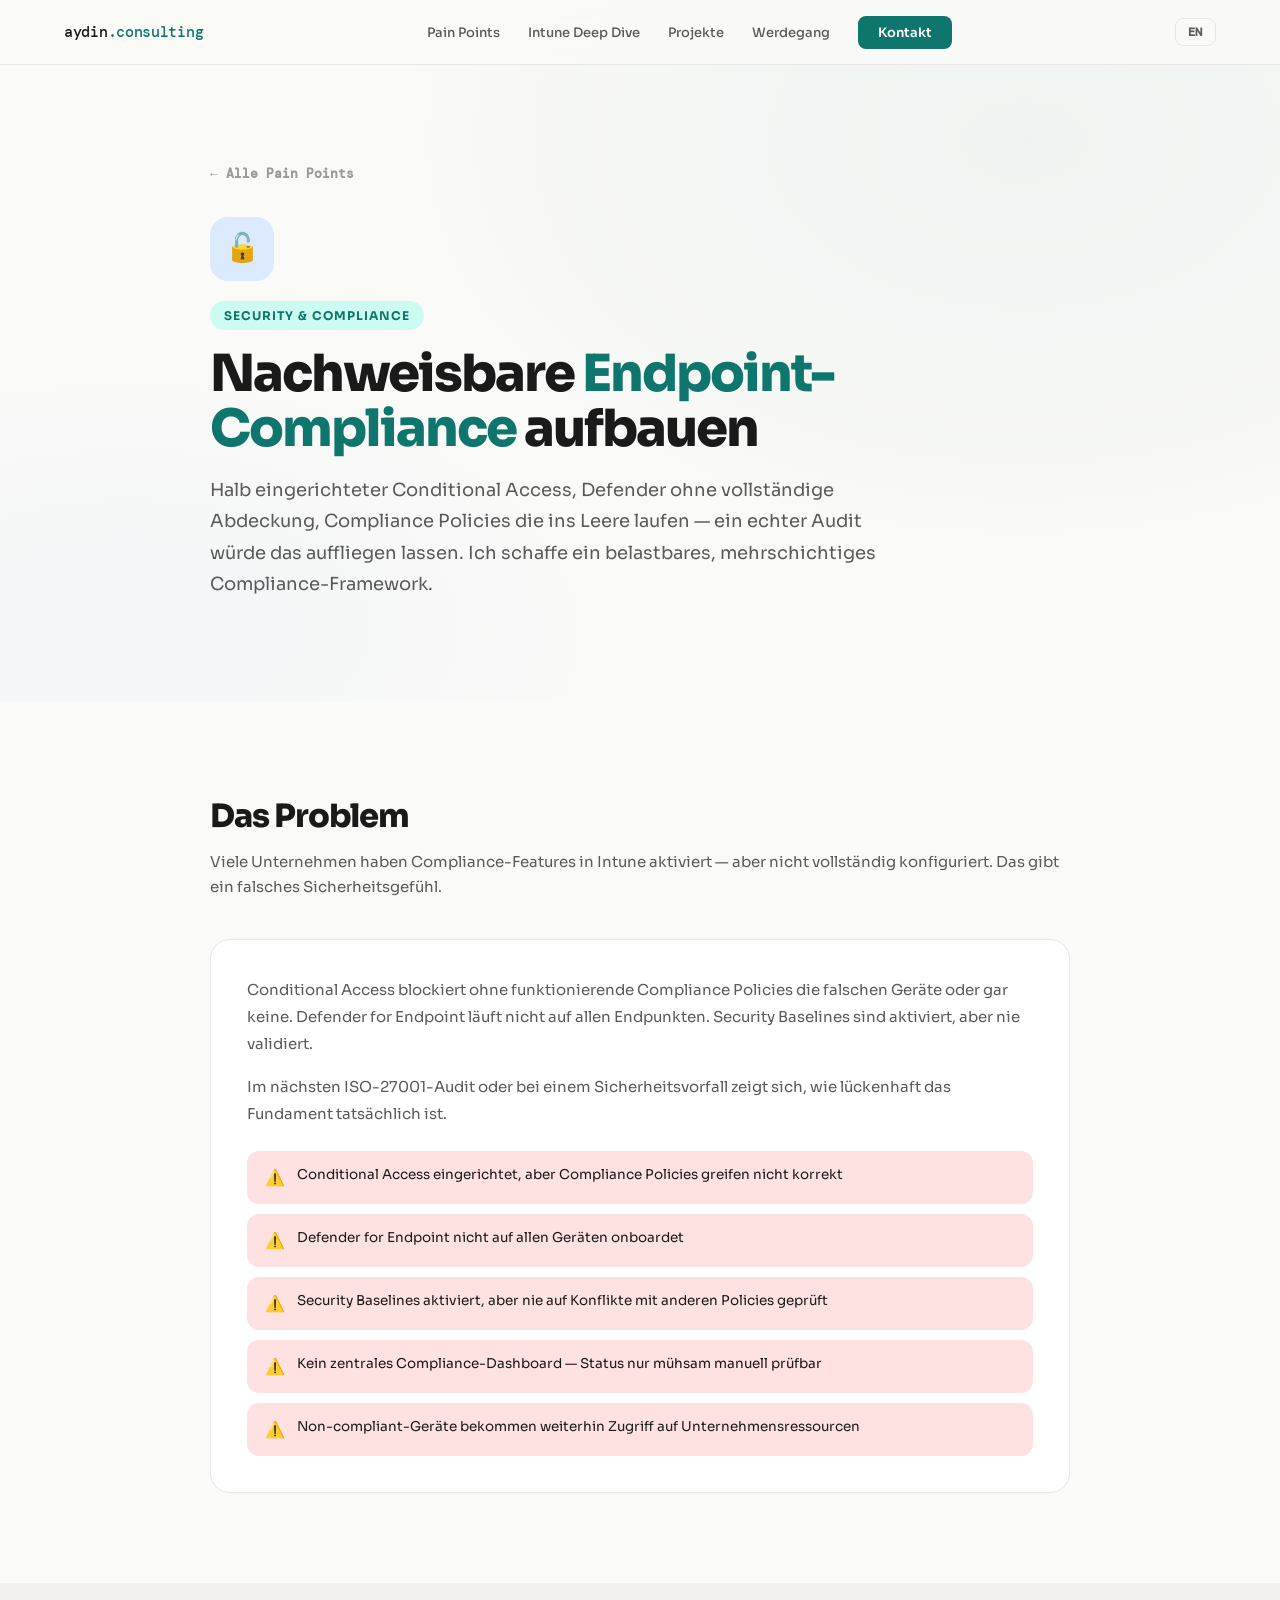
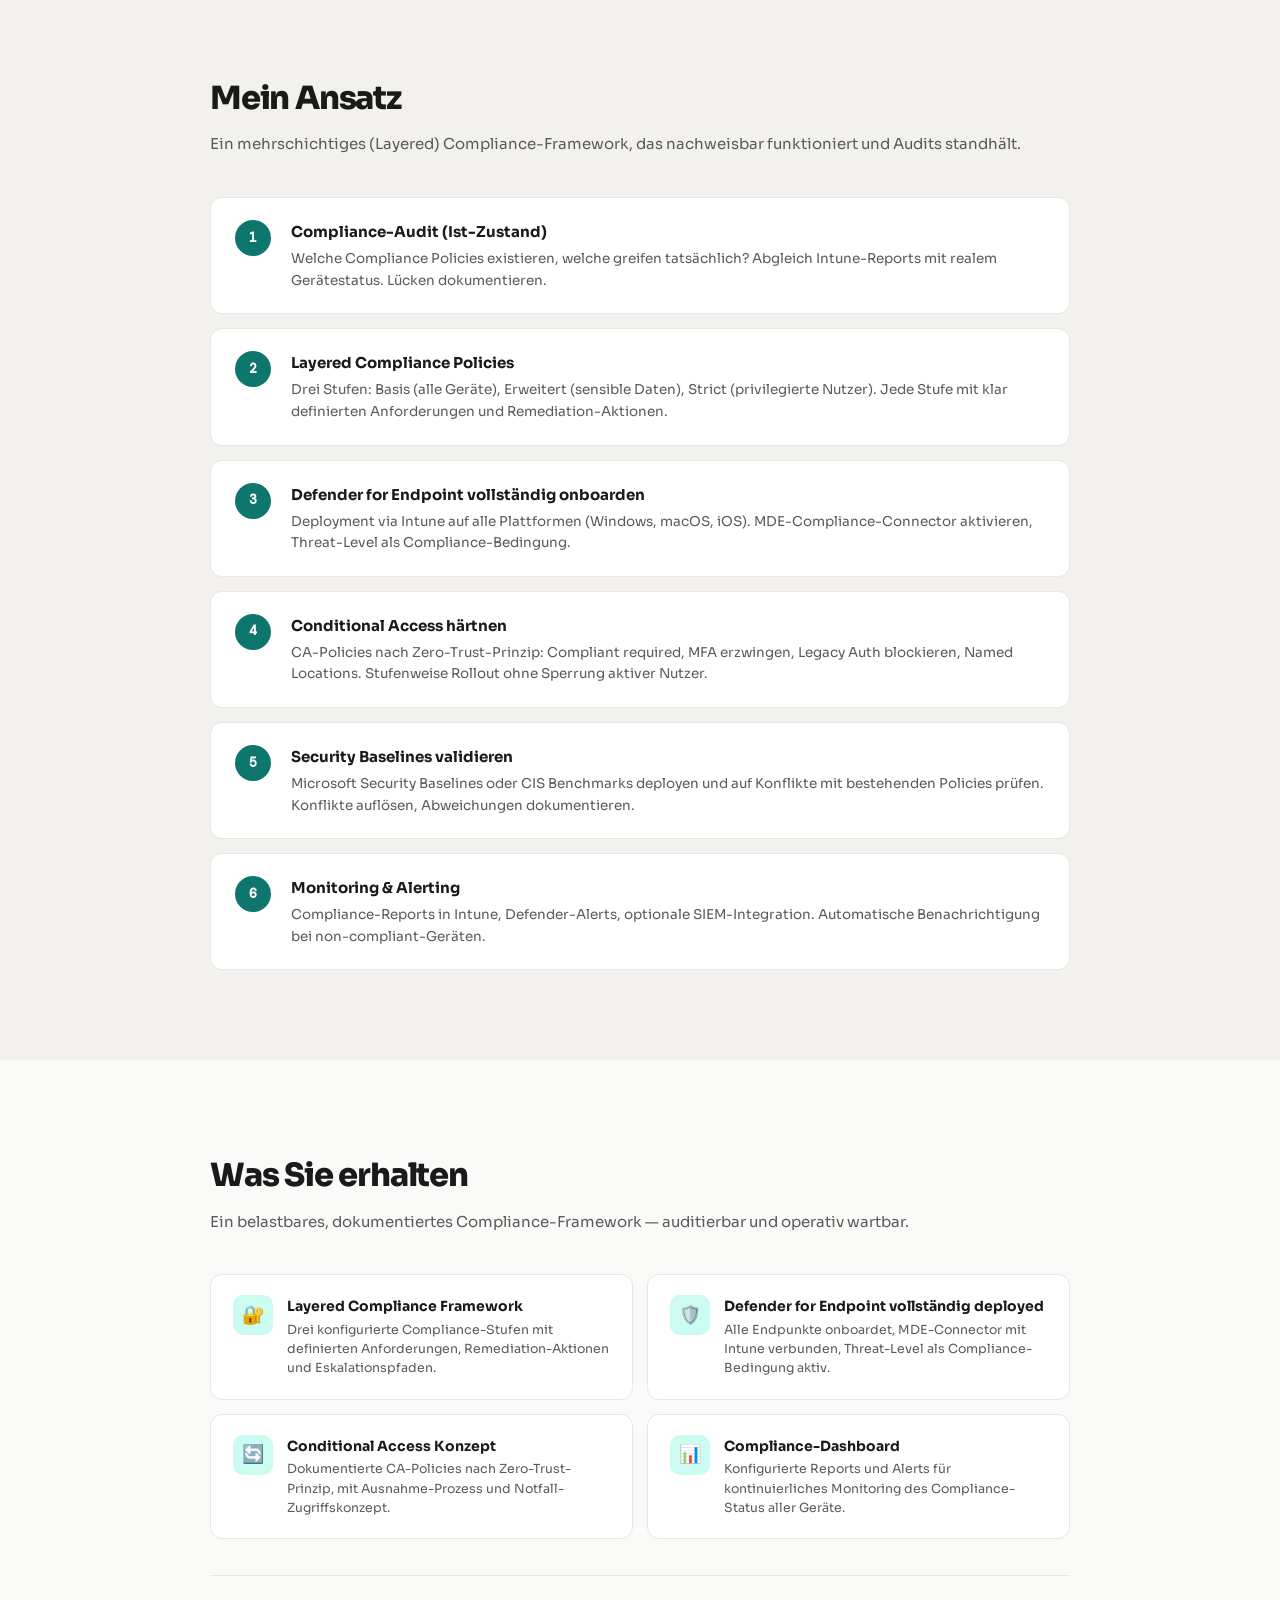
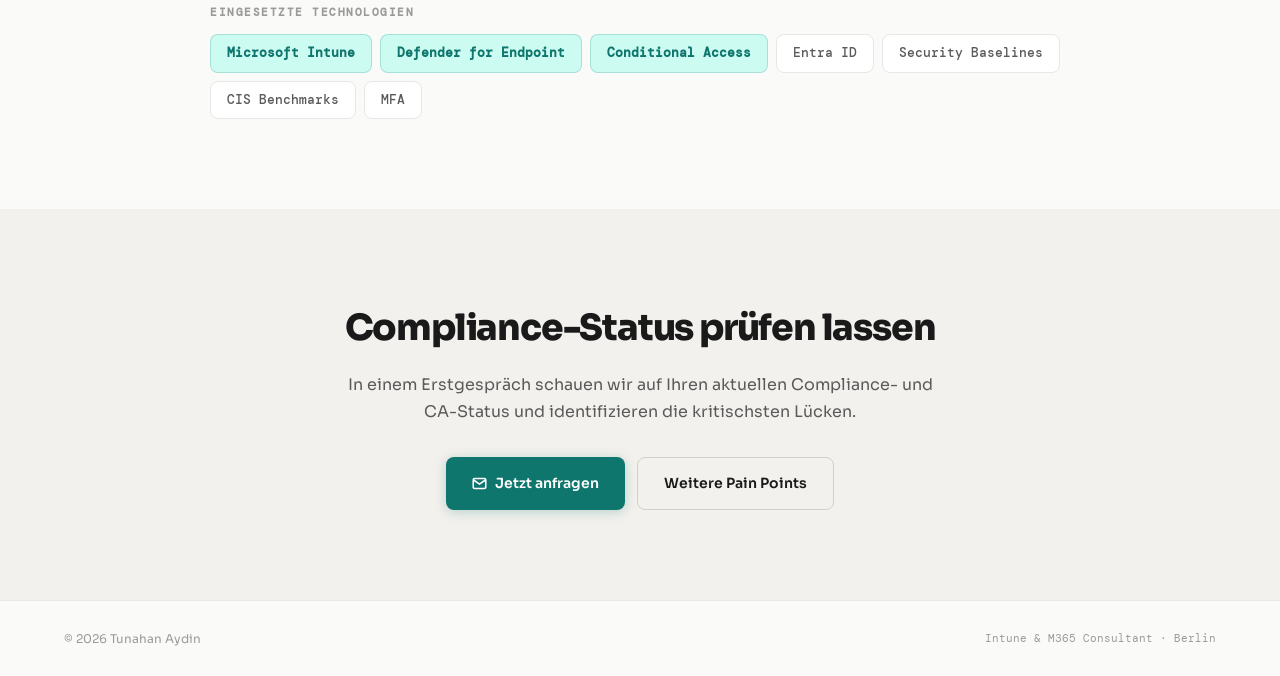
==== commit a96d7805: "version 2" ====
--- a/pain-compliance.html
+++ b/pain-compliance.html
@@ -5,6 +5,7 @@
   <meta name="viewport" content="width=device-width, initial-scale=1.0">
   <title>Endpoint Compliance &amp; Security — aydin.consulting</title>
   <meta name="description" content="Layered Compliance Framework mit Defender for Endpoint, Conditional Access und Security Baselines. Tunahan Aydin, Intune Security Consultant Berlin.">
+  <script>(function(){var l=localStorage.getItem('lang')||'de';document.documentElement.lang=l;document.documentElement.dataset.lang=l;})();</script>
   <link rel="preconnect" href="https://fonts.googleapis.com">
   <link rel="preconnect" href="https://fonts.gstatic.com" crossorigin>
   <link href="https://fonts.googleapis.com/css2?family=Sora:wght@300;400;500;600;700;800&family=DM+Mono:wght@400;500&display=swap" rel="stylesheet">
@@ -13,14 +14,15 @@
 <body>
 
 <nav aria-label="Hauptnavigation">
-  <div class="nl">aydin<span>.consulting</span></div>
+  <a href="index.html" class="nl" aria-label="aydin.consulting">aydin<span>.consulting</span></a>
   <ul class="nk" id="nav-menu" role="list">
     <li><a href="index.html#pain">Pain Points</a></li>
     <li><a href="index.html#intune">Intune Deep Dive</a></li>
-    <li><a href="index.html#projects">Projekte</a></li>
-    <li><a href="index.html#exp">Werdegang</a></li>
-    <li><a href="index.html#contact" class="nc">Kontakt</a></li>
+    <li><a href="index.html#projects" data-de="Projekte" data-en="Projects">Projekte</a></li>
+    <li><a href="index.html#exp" data-de="Werdegang" data-en="Experience">Werdegang</a></li>
+    <li><a href="index.html#contact" class="nc" data-de="Kontakt" data-en="Contact">Kontakt</a></li>
   </ul>
+  <button class="lang-toggle" id="lang-toggle" aria-label="Switch to English">EN</button>
   <button class="nav-toggle" id="nav-toggle" aria-controls="nav-menu" aria-expanded="false" aria-label="Menü öffnen">
     <svg width="22" height="22" viewBox="0 0 24 24" fill="none" stroke="currentColor" stroke-width="2" stroke-linecap="round" aria-hidden="true"><line x1="3" y1="6" x2="21" y2="6"/><line x1="3" y1="12" x2="21" y2="12"/><line x1="3" y1="18" x2="21" y2="18"/></svg>
   </button>
@@ -30,27 +32,27 @@
   <div class="detail-hero">
     <div class="detail-hero-bg" aria-hidden="true"></div>
     <div class="detail-hero-inner">
-      <a href="index.html#pain" class="back-link">← Alle Pain Points</a>
+      <a href="index.html#pain" class="back-link" data-de="← Alle Pain Points" data-en="← All Pain Points">← Alle Pain Points</a>
       <div class="detail-icon-wrap" style="background:var(--blue-light)" aria-hidden="true">🔓</div>
-      <div class="detail-badge">Security &amp; Compliance</div>
-      <h1>Nachweisbare <span class="acc">Endpoint-Compliance</span> aufbauen</h1>
-      <p class="lead">Halb eingerichteter Conditional Access, Defender ohne vollständige Abdeckung, Compliance Policies die ins Leere laufen — ein echter Audit würde das auffliegen lassen. Ich schaffe ein belastbares, mehrschichtiges Compliance-Framework.</p>
+      <div class="detail-badge" data-de="Security & Compliance" data-en="Security & Compliance">Security &amp; Compliance</div>
+      <h1 data-de-html="Nachweisbare <span class='acc'>Endpoint-Compliance</span> aufbauen" data-en-html="Build <span class='acc'>Provable Endpoint Compliance</span>">Nachweisbare <span class="acc">Endpoint-Compliance</span> aufbauen</h1>
+      <p class="lead" data-de="Halb eingerichteter Conditional Access, Defender ohne vollständige Abdeckung, Compliance Policies die ins Leere laufen — ein echter Audit würde das auffliegen lassen. Ich schaffe ein belastbares, mehrschichtiges Compliance-Framework." data-en="Half-configured Conditional Access, Defender without full coverage, compliance policies that apply to nothing — a real audit would expose this. I build a robust, layered compliance framework.">Halb eingerichteter Conditional Access, Defender ohne vollständige Abdeckung, Compliance Policies die ins Leere laufen — ein echter Audit würde das auffliegen lassen. Ich schaffe ein belastbares, mehrschichtiges Compliance-Framework.</p>
     </div>
   </div>
 
   <section class="detail-section">
     <div class="detail-section-inner">
-      <h2>Das Problem</h2>
-      <p class="section-intro">Viele Unternehmen haben Compliance-Features in Intune aktiviert — aber nicht vollständig konfiguriert. Das gibt ein falsches Sicherheitsgefühl.</p>
+      <h2 data-de="Das Problem" data-en="The Problem">Das Problem</h2>
+      <p class="section-intro" data-de="Viele Unternehmen haben Compliance-Features in Intune aktiviert — aber nicht vollständig konfiguriert. Das gibt ein falsches Sicherheitsgefühl." data-en="Many organisations have compliance features enabled in Intune — but not fully configured. This creates a false sense of security.">Viele Unternehmen haben Compliance-Features in Intune aktiviert — aber nicht vollständig konfiguriert. Das gibt ein falsches Sicherheitsgefühl.</p>
       <div class="problem-block">
-        <p>Conditional Access blockiert ohne funktionierende Compliance Policies die falschen Geräte oder gar keine. Defender for Endpoint läuft nicht auf allen Endpunkten. Security Baselines sind aktiviert, aber nie validiert.</p>
-        <p>Im nächsten ISO-27001-Audit oder bei einem Sicherheitsvorfall zeigt sich, wie lückenhaft das Fundament tatsächlich ist.</p>
+        <p data-de="Conditional Access blockiert ohne funktionierende Compliance Policies die falschen Geräte oder gar keine. Defender for Endpoint läuft nicht auf allen Endpunkten. Security Baselines sind aktiviert, aber nie validiert." data-en="Conditional Access blocks the wrong devices — or none at all — without working compliance policies. Defender for Endpoint doesn't run on all endpoints. Security baselines are enabled but never validated.">Conditional Access blockiert ohne funktionierende Compliance Policies die falschen Geräte oder gar keine. Defender for Endpoint läuft nicht auf allen Endpunkten. Security Baselines sind aktiviert, aber nie validiert.</p>
+        <p data-de="Im nächsten ISO-27001-Audit oder bei einem Sicherheitsvorfall zeigt sich, wie lückenhaft das Fundament tatsächlich ist." data-en="The next ISO 27001 audit or a security incident will reveal just how fragile the foundation actually is.">Im nächsten ISO-27001-Audit oder bei einem Sicherheitsvorfall zeigt sich, wie lückenhaft das Fundament tatsächlich ist.</p>
         <div class="problem-symptoms">
-          <div class="symptom"><span class="symptom-icon">⚠️</span>Conditional Access eingerichtet, aber Compliance Policies greifen nicht korrekt</div>
-          <div class="symptom"><span class="symptom-icon">⚠️</span>Defender for Endpoint nicht auf allen Geräten onboardet</div>
-          <div class="symptom"><span class="symptom-icon">⚠️</span>Security Baselines aktiviert, aber nie auf Konflikte mit anderen Policies geprüft</div>
-          <div class="symptom"><span class="symptom-icon">⚠️</span>Kein zentrales Compliance-Dashboard — Status nur mühsam manuell prüfbar</div>
-          <div class="symptom"><span class="symptom-icon">⚠️</span>Non-compliant-Geräte bekommen weiterhin Zugriff auf Unternehmensressourcen</div>
+          <div class="symptom"><span class="symptom-icon">⚠️</span><span data-de="Conditional Access eingerichtet, aber Compliance Policies greifen nicht korrekt" data-en="Conditional Access configured, but compliance policies don't apply correctly">Conditional Access eingerichtet, aber Compliance Policies greifen nicht korrekt</span></div>
+          <div class="symptom"><span class="symptom-icon">⚠️</span><span data-de="Defender for Endpoint nicht auf allen Geräten onboardet" data-en="Defender for Endpoint not onboarded on all devices">Defender for Endpoint nicht auf allen Geräten onboardet</span></div>
+          <div class="symptom"><span class="symptom-icon">⚠️</span><span data-de="Security Baselines aktiviert, aber nie auf Konflikte mit anderen Policies geprüft" data-en="Security baselines enabled, but never checked for conflicts with other policies">Security Baselines aktiviert, aber nie auf Konflikte mit anderen Policies geprüft</span></div>
+          <div class="symptom"><span class="symptom-icon">⚠️</span><span data-de="Kein zentrales Compliance-Dashboard — Status nur mühsam manuell prüfbar" data-en="No central compliance dashboard — status only checkable manually with effort">Kein zentrales Compliance-Dashboard — Status nur mühsam manuell prüfbar</span></div>
+          <div class="symptom"><span class="symptom-icon">⚠️</span><span data-de="Non-compliant-Geräte bekommen weiterhin Zugriff auf Unternehmensressourcen" data-en="Non-compliant devices continue to access corporate resources">Non-compliant-Geräte bekommen weiterhin Zugriff auf Unternehmensressourcen</span></div>
         </div>
       </div>
     </div>
@@ -58,31 +60,31 @@
 
   <section class="detail-section alt">
     <div class="detail-section-inner">
-      <h2>Mein Ansatz</h2>
-      <p class="section-intro">Ein mehrschichtiges (Layered) Compliance-Framework, das nachweisbar funktioniert und Audits standhält.</p>
+      <h2 data-de="Mein Ansatz" data-en="My Approach">Mein Ansatz</h2>
+      <p class="section-intro" data-de="Ein mehrschichtiges (Layered) Compliance-Framework, das nachweisbar funktioniert und Audits standhält." data-en="A layered compliance framework that provably works and withstands audits.">Ein mehrschichtiges (Layered) Compliance-Framework, das nachweisbar funktioniert und Audits standhält.</p>
       <div class="steps-grid">
-        <div class="step"><div class="step-num">1</div><div class="step-body"><h4>Compliance-Audit (Ist-Zustand)</h4><p>Welche Compliance Policies existieren, welche greifen tatsächlich? Abgleich Intune-Reports mit realem Gerätestatus. Lücken dokumentieren.</p></div></div>
-        <div class="step"><div class="step-num">2</div><div class="step-body"><h4>Layered Compliance Policies</h4><p>Drei Stufen: Basis (alle Geräte), Erweitert (sensible Daten), Strict (privilegierte Nutzer). Jede Stufe mit klar definierten Anforderungen und Remediation-Aktionen.</p></div></div>
-        <div class="step"><div class="step-num">3</div><div class="step-body"><h4>Defender for Endpoint vollständig onboarden</h4><p>Deployment via Intune auf alle Plattformen (Windows, macOS, iOS). MDE-Compliance-Connector aktivieren, Threat-Level als Compliance-Bedingung.</p></div></div>
-        <div class="step"><div class="step-num">4</div><div class="step-body"><h4>Conditional Access härtnen</h4><p>CA-Policies nach Zero-Trust-Prinzip: Compliant required, MFA erzwingen, Legacy Auth blockieren, Named Locations. Stufenweise Rollout ohne Sperrung aktiver Nutzer.</p></div></div>
-        <div class="step"><div class="step-num">5</div><div class="step-body"><h4>Security Baselines validieren</h4><p>Microsoft Security Baselines oder CIS Benchmarks deployen und auf Konflikte mit bestehenden Policies prüfen. Konflikte auflösen, Abweichungen dokumentieren.</p></div></div>
-        <div class="step"><div class="step-num">6</div><div class="step-body"><h4>Monitoring &amp; Alerting</h4><p>Compliance-Reports in Intune, Defender-Alerts, optionale SIEM-Integration. Automatische Benachrichtigung bei non-compliant-Geräten.</p></div></div>
+        <div class="step"><div class="step-num">1</div><div class="step-body"><h4 data-de="Compliance-Audit (Ist-Zustand)" data-en="Compliance Audit (Current State)">Compliance-Audit (Ist-Zustand)</h4><p data-de="Welche Compliance Policies existieren, welche greifen tatsächlich? Abgleich Intune-Reports mit realem Gerätestatus. Lücken dokumentieren." data-en="Which compliance policies exist, which actually apply? Reconcile Intune reports with real device status. Document gaps.">Welche Compliance Policies existieren, welche greifen tatsächlich? Abgleich Intune-Reports mit realem Gerätestatus. Lücken dokumentieren.</p></div></div>
+        <div class="step"><div class="step-num">2</div><div class="step-body"><h4 data-de="Layered Compliance Policies" data-en="Layered Compliance Policies">Layered Compliance Policies</h4><p data-de="Drei Stufen: Basis (alle Geräte), Erweitert (sensible Daten), Strict (privilegierte Nutzer). Jede Stufe mit klar definierten Anforderungen und Remediation-Aktionen." data-en="Three levels: Basic (all devices), Extended (sensitive data), Strict (privileged users). Each level with clearly defined requirements and remediation actions.">Drei Stufen: Basis (alle Geräte), Erweitert (sensible Daten), Strict (privilegierte Nutzer). Jede Stufe mit klar definierten Anforderungen und Remediation-Aktionen.</p></div></div>
+        <div class="step"><div class="step-num">3</div><div class="step-body"><h4 data-de="Defender for Endpoint vollständig onboarden" data-en="Fully Onboard Defender for Endpoint">Defender for Endpoint vollständig onboarden</h4><p data-de="Deployment via Intune auf alle Plattformen (Windows, macOS, iOS). MDE-Compliance-Connector aktivieren, Threat-Level als Compliance-Bedingung." data-en="Deployment via Intune to all platforms (Windows, macOS, iOS). Enable MDE compliance connector, threat level as compliance condition.">Deployment via Intune auf alle Plattformen (Windows, macOS, iOS). MDE-Compliance-Connector aktivieren, Threat-Level als Compliance-Bedingung.</p></div></div>
+        <div class="step"><div class="step-num">4</div><div class="step-body"><h4 data-de="Conditional Access härtnen" data-en="Harden Conditional Access">Conditional Access härtnen</h4><p data-de="CA-Policies nach Zero-Trust-Prinzip: Compliant required, MFA erzwingen, Legacy Auth blockieren, Named Locations. Stufenweise Rollout ohne Sperrung aktiver Nutzer." data-en="CA policies following Zero Trust principles: compliant required, enforce MFA, block legacy auth, named locations. Phased rollout without locking out active users.">CA-Policies nach Zero-Trust-Prinzip: Compliant required, MFA erzwingen, Legacy Auth blockieren, Named Locations. Stufenweise Rollout ohne Sperrung aktiver Nutzer.</p></div></div>
+        <div class="step"><div class="step-num">5</div><div class="step-body"><h4 data-de="Security Baselines validieren" data-en="Validate Security Baselines">Security Baselines validieren</h4><p data-de="Microsoft Security Baselines oder CIS Benchmarks deployen und auf Konflikte mit bestehenden Policies prüfen. Konflikte auflösen, Abweichungen dokumentieren." data-en="Deploy Microsoft security baselines or CIS benchmarks and check for conflicts with existing policies. Resolve conflicts, document deviations.">Microsoft Security Baselines oder CIS Benchmarks deployen und auf Konflikte mit bestehenden Policies prüfen. Konflikte auflösen, Abweichungen dokumentieren.</p></div></div>
+        <div class="step"><div class="step-num">6</div><div class="step-body"><h4 data-de="Monitoring & Alerting" data-en="Monitoring & Alerting">Monitoring &amp; Alerting</h4><p data-de="Compliance-Reports in Intune, Defender-Alerts, optionale SIEM-Integration. Automatische Benachrichtigung bei non-compliant-Geräten." data-en="Compliance reports in Intune, Defender alerts, optional SIEM integration. Automatic notification for non-compliant devices.">Compliance-Reports in Intune, Defender-Alerts, optionale SIEM-Integration. Automatische Benachrichtigung bei non-compliant-Geräten.</p></div></div>
       </div>
     </div>
   </section>
 
   <section class="detail-section">
     <div class="detail-section-inner">
-      <h2>Was Sie erhalten</h2>
-      <p class="section-intro">Ein belastbares, dokumentiertes Compliance-Framework — auditierbar und operativ wartbar.</p>
+      <h2 data-de="Was Sie erhalten" data-en="What You Get">Was Sie erhalten</h2>
+      <p class="section-intro" data-de="Ein belastbares, dokumentiertes Compliance-Framework — auditierbar und operativ wartbar." data-en="A robust, documented compliance framework — auditable and operationally maintainable.">Ein belastbares, dokumentiertes Compliance-Framework — auditierbar und operativ wartbar.</p>
       <div class="deliverables-grid">
-        <div class="deliverable"><div class="deliverable-icon" aria-hidden="true">🔐</div><div><h4>Layered Compliance Framework</h4><p>Drei konfigurierte Compliance-Stufen mit definierten Anforderungen, Remediation-Aktionen und Eskalationspfaden.</p></div></div>
-        <div class="deliverable"><div class="deliverable-icon" aria-hidden="true">🛡️</div><div><h4>Defender for Endpoint vollständig deployed</h4><p>Alle Endpunkte onboardet, MDE-Connector mit Intune verbunden, Threat-Level als Compliance-Bedingung aktiv.</p></div></div>
-        <div class="deliverable"><div class="deliverable-icon" aria-hidden="true">🔄</div><div><h4>Conditional Access Konzept</h4><p>Dokumentierte CA-Policies nach Zero-Trust-Prinzip, mit Ausnahme-Prozess und Notfall-Zugriffskonzept.</p></div></div>
-        <div class="deliverable"><div class="deliverable-icon" aria-hidden="true">📊</div><div><h4>Compliance-Dashboard</h4><p>Konfigurierte Reports und Alerts für kontinuierliches Monitoring des Compliance-Status aller Geräte.</p></div></div>
+        <div class="deliverable"><div class="deliverable-icon" aria-hidden="true">🔐</div><div><h4 data-de="Layered Compliance Framework" data-en="Layered Compliance Framework">Layered Compliance Framework</h4><p data-de="Drei konfigurierte Compliance-Stufen mit definierten Anforderungen, Remediation-Aktionen und Eskalationspfaden." data-en="Three configured compliance levels with defined requirements, remediation actions and escalation paths.">Drei konfigurierte Compliance-Stufen mit definierten Anforderungen, Remediation-Aktionen und Eskalationspfaden.</p></div></div>
+        <div class="deliverable"><div class="deliverable-icon" aria-hidden="true">🛡️</div><div><h4 data-de="Defender for Endpoint vollständig deployed" data-en="Defender for Endpoint Fully Deployed">Defender for Endpoint vollständig deployed</h4><p data-de="Alle Endpunkte onboardet, MDE-Connector mit Intune verbunden, Threat-Level als Compliance-Bedingung aktiv." data-en="All endpoints onboarded, MDE connector linked to Intune, threat level active as compliance condition.">Alle Endpunkte onboardet, MDE-Connector mit Intune verbunden, Threat-Level als Compliance-Bedingung aktiv.</p></div></div>
+        <div class="deliverable"><div class="deliverable-icon" aria-hidden="true">🔄</div><div><h4 data-de="Conditional Access Konzept" data-en="Conditional Access Concept">Conditional Access Konzept</h4><p data-de="Dokumentierte CA-Policies nach Zero-Trust-Prinzip, mit Ausnahme-Prozess und Notfall-Zugriffskonzept." data-en="Documented CA policies following Zero Trust principles, with exception process and emergency access concept.">Dokumentierte CA-Policies nach Zero-Trust-Prinzip, mit Ausnahme-Prozess und Notfall-Zugriffskonzept.</p></div></div>
+        <div class="deliverable"><div class="deliverable-icon" aria-hidden="true">📊</div><div><h4 data-de="Compliance-Dashboard" data-en="Compliance Dashboard">Compliance-Dashboard</h4><p data-de="Konfigurierte Reports und Alerts für kontinuierliches Monitoring des Compliance-Status aller Geräte." data-en="Configured reports and alerts for continuous monitoring of the compliance status of all devices.">Konfigurierte Reports und Alerts für kontinuierliches Monitoring des Compliance-Status aller Geräte.</p></div></div>
       </div>
       <div class="detail-tech">
-        <div class="detail-tech-label">Eingesetzte Technologien</div>
+        <div class="detail-tech-label" data-de="Eingesetzte Technologien" data-en="Technologies used">Eingesetzte Technologien</div>
         <div class="tg"><span class="tt c">Microsoft Intune</span><span class="tt c">Defender for Endpoint</span><span class="tt c">Conditional Access</span><span class="tt">Entra ID</span><span class="tt">Security Baselines</span><span class="tt">CIS Benchmarks</span><span class="tt">MFA</span></div>
       </div>
     </div>
@@ -90,14 +92,14 @@
 
   <section class="detail-cta">
     <div class="detail-cta-inner">
-      <h2>Compliance-Status prüfen lassen</h2>
-      <p>In einem Erstgespräch schauen wir auf Ihren aktuellen Compliance- und CA-Status und identifizieren die kritischsten Lücken.</p>
+      <h2 data-de="Compliance-Status prüfen lassen" data-en="Get your compliance status reviewed">Compliance-Status prüfen lassen</h2>
+      <p data-de="In einem Erstgespräch schauen wir auf Ihren aktuellen Compliance- und CA-Status und identifizieren die kritischsten Lücken." data-en="In an initial consultation, we'll look at your current compliance and CA status and identify the most critical gaps.">In einem Erstgespräch schauen wir auf Ihren aktuellen Compliance- und CA-Status und identifizieren die kritischsten Lücken.</p>
       <div class="detail-cta-btns">
-        <a href="mailto:t.aydin6195@gmail.com" class="btn bp">
+        <a href="mailto:hello@aydin.consulting" class="btn bp">
           <svg width="15" height="15" viewBox="0 0 24 24" fill="none" stroke="currentColor" stroke-width="2.5" aria-hidden="true"><path d="M4 4h16c1.1 0 2 .9 2 2v12c0 1.1-.9 2-2 2H4c-1.1 0-2-.9-2-2V6c0-1.1.9-2 2-2z"/><polyline points="22,6 12,13 2,6"/></svg>
-          Jetzt anfragen
+          <span data-de="Jetzt anfragen" data-en="Get in touch">Jetzt anfragen</span>
         </a>
-        <a href="index.html#pain" class="btn bo">Weitere Pain Points</a>
+        <a href="index.html#pain" class="btn bo" data-de="Weitere Pain Points" data-en="More Pain Points">Weitere Pain Points</a>
       </div>
     </div>
   </section>
--- a/styles.css
+++ b/styles.css
@@ -108,6 +108,32 @@
   transform: translateY(-1px);
 }
 
+/* Language toggle */
+.lang-toggle {
+  background: none;
+  border: 1px solid var(--border);
+  border-radius: var(--rx);
+  padding: 5px 12px;
+  font-family: var(--fm);
+  font-size: 12px;
+  font-weight: 600;
+  color: var(--text-2);
+  cursor: pointer;
+  letter-spacing: .5px;
+  transition: all .2s;
+  flex-shrink: 0;
+}
+.lang-toggle:hover {
+  border-color: var(--accent);
+  color: var(--accent);
+}
+
+/* Logo as link on sub-pages */
+a.nl {
+  text-decoration: none;
+  color: var(--text);
+}
+
 /* Hamburger — hidden on desktop */
 .nav-toggle {
   display: none;
